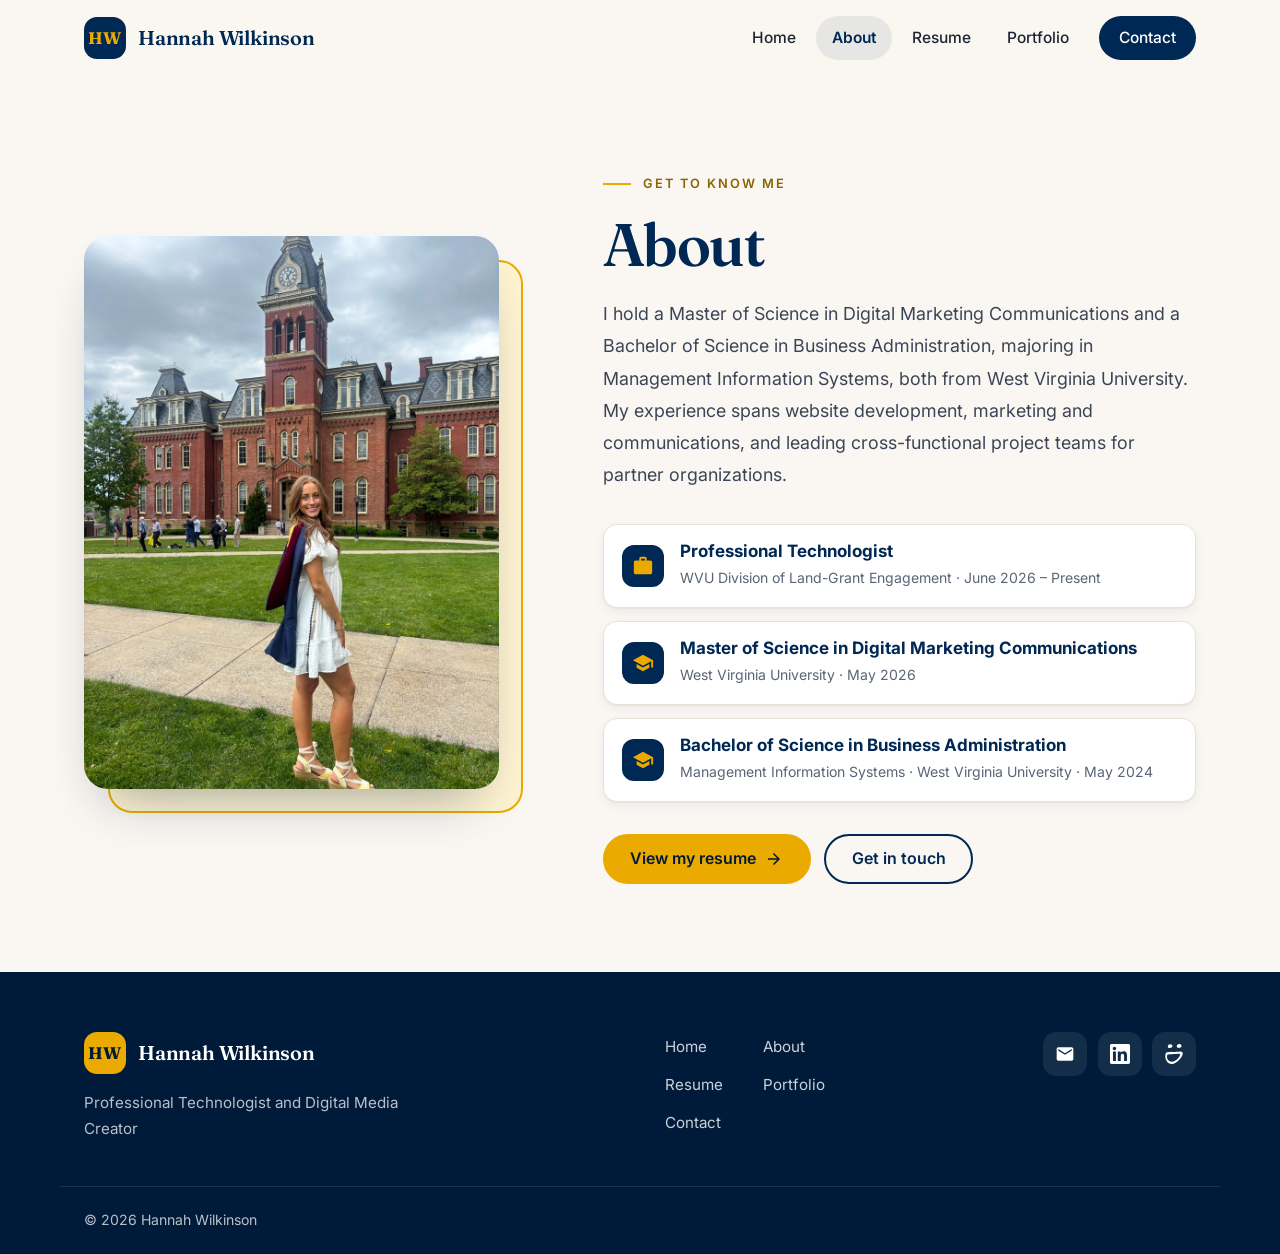
==== about.html @ df485276 "Add wedding, Audi, and graduation portrait photos; feature first photo in odd-sized collections Co-A" ====
<!doctype html>
<html lang="en">
  <head>
    <meta charset="utf-8" />
    <meta name="viewport" content="width=device-width, initial-scale=1" />
    <title>About | Hannah Wilkinson</title>
    <meta name="description" content="About Hannah Wilkinson: education at West Virginia University and experience in website development, marketing, and project management." />
    <link rel="icon" href="favicon.svg" type="image/svg+xml" />
    <meta name="theme-color" content="#faf7f2" />
    <link rel="preconnect" href="https://fonts.googleapis.com" />
    <link rel="preconnect" href="https://fonts.gstatic.com" crossorigin />
    <link rel="stylesheet" href="https://fonts.googleapis.com/css2?family=Fraunces:opsz,wght@9..144,500;9..144,600;9..144,700&amp;family=Inter:wght@400;500;600;700&amp;display=swap" />
    <link rel="stylesheet" href="styles.css?v=20261120f" />
  </head>
  <body>
    <a class="skip-link" href="#main">Skip to main content</a>

    <header class="site-header">
      <div class="container nav">
        <a class="logo" href="index.html">
          <span class="logo-mark" aria-hidden="true">HW</span>
          <span class="logo-text">Hannah Wilkinson</span>
        </a>
        <button class="menu-toggle" aria-expanded="false" aria-controls="site-nav">
          <span class="menu-icon" aria-hidden="true"></span>
          <span class="sr-only">Menu</span>
        </button>
        <nav id="site-nav" aria-label="Main">
          <ul>
            <li><a href="index.html">Home</a></li>
            <li><a href="about.html" aria-current="page">About</a></li>
            <li><a href="resume.html">Resume</a></li>
            <li><a href="portfolio.html">Portfolio</a></li>
            <li><a href="contact.html" class="nav-cta">Contact</a></li>
          </ul>
        </nav>
      </div>
    </header>

    <main id="main" class="page-about">
      <section class="section about-section">
        <div class="container about-grid">
          <figure class="about-photo">
            <img src="images/about/hannah-graduation.jpg" width="900" height="1200" alt="Hannah Wilkinson smiling over her shoulder in a white dress and graduation stole, standing on a campus lawn in front of a historic red-brick building with a clock tower." />
          </figure>

          <div class="about-text">
            <p class="eyebrow">Get to know me</p>
            <h1>About</h1>
            <p class="about-bio">I hold a Master of Science in Digital Marketing Communications and a Bachelor of Science in Business Administration, majoring in Management Information Systems, both from West Virginia University. My experience spans website development, marketing and communications, and leading cross-functional project teams for partner organizations.</p>

            <ul class="about-highlights">
              <li><span class="hl-icon"><svg viewBox="0 0 24 24" aria-hidden="true" focusable="false"><path d="M20 6h-4V4c0-1.11-.89-2-2-2h-4c-1.11 0-2 .89-2 2v2H4c-1.11 0-1.99.89-1.99 2L2 19c0 1.11.89 2 2 2h16c1.11 0 2-.89 2-2V8c0-1.11-.89-2-2-2zm-6 0h-4V4h4v2z"/></svg></span><span><strong>Professional Technologist</strong><span>WVU Division of Land-Grant Engagement · June 2026 – Present</span></span></li>
              <li><span class="hl-icon"><svg viewBox="0 0 24 24" aria-hidden="true" focusable="false"><path d="M5 13.18v4L12 21l7-3.82v-4L12 17l-7-3.82zM12 3 1 9l11 6 9-4.91V17h2V9L12 3z"/></svg></span><span><strong>Master of Science in Digital Marketing Communications</strong><span>West Virginia University · May 2026</span></span></li>
              <li><span class="hl-icon"><svg viewBox="0 0 24 24" aria-hidden="true" focusable="false"><path d="M5 13.18v4L12 21l7-3.82v-4L12 17l-7-3.82zM12 3 1 9l11 6 9-4.91V17h2V9L12 3z"/></svg></span><span><strong>Bachelor of Science in Business Administration</strong><span>Management Information Systems · West Virginia University · May 2024</span></span></li>
            </ul>

            <div class="about-actions">
              <a class="btn" href="resume.html">View my resume <svg class="btn-icon" viewBox="0 0 24 24" aria-hidden="true" focusable="false"><path d="M12 4l-1.41 1.41L16.17 11H4v2h12.17l-5.58 5.59L12 20l8-8-8-8z"/></svg></a>
              <a class="btn btn-ghost" href="contact.html">Get in touch</a>
            </div>
          </div>
        </div>
      </section>
    </main>

    <footer class="site-footer">
      <div class="container footer-inner">
        <div class="footer-brand">
          <a class="logo logo-light" href="index.html">
            <span class="logo-mark" aria-hidden="true">HW</span>
            <span class="logo-text">Hannah Wilkinson</span>
          </a>
          <p>Professional Technologist and Digital Media Creator</p>
        </div>
        <nav class="footer-nav" aria-label="Footer">
          <ul>
            <li><a href="index.html">Home</a></li>
            <li><a href="about.html">About</a></li>
            <li><a href="resume.html">Resume</a></li>
            <li><a href="portfolio.html">Portfolio</a></li>
            <li><a href="contact.html">Contact</a></li>
          </ul>
        </nav>
        <ul class="footer-social">
          <li><a href="mailto:hannahgracewvu@gmail.com" aria-label="Email"><svg viewBox="0 0 24 24" aria-hidden="true" focusable="false"><path d="M20 4H4c-1.1 0-1.99.9-1.99 2L2 18c0 1.1.9 2 2 2h16c1.1 0 2-.9 2-2V6c0-1.1-.9-2-2-2zm0 4-8 5-8-5V6l8 5 8-5v2z"/></svg></a></li>
          <li><a href="https://www.linkedin.com/in/hannahwilkinson0926" target="_blank" rel="noopener" aria-label="LinkedIn (opens in a new tab)"><svg viewBox="0 0 24 24" aria-hidden="true" focusable="false"><path d="M20.447 20.452h-3.554v-5.569c0-1.328-.027-3.037-1.852-3.037-1.853 0-2.136 1.445-2.136 2.939v5.667H9.351V9h3.414v1.561h.046c.477-.9 1.637-1.85 3.37-1.85 3.601 0 4.267 2.37 4.267 4.99v6.286zM5.337 7.433c-1.144 0-2.063-.926-2.063-2.065 0-1.138.92-2.063 2.063-2.063 1.14 0 2.064.925 2.064 2.063 0 1.139-.925 2.065-2.064 2.065zm1.782 13.019H3.555V9h3.564v11.452zM22.225 0H1.771C.792 0 0 .774 0 1.729v20.542C0 23.227.792 24 1.771 24h20.451C23.2 24 24 23.227 24 22.271V1.729C24 .774 23.2 0 22.222 0h.003z"/></svg></a></li>
          <li><a href="https://hannahwilkinson.smugmug.com" target="_blank" rel="noopener" aria-label="SmugMug (opens in a new tab)"><svg viewBox="0 0 24 24" aria-hidden="true" focusable="false"><path d="M18.31 0l-.35.01c-1.55.13-2.46 1.2-2.6 2.28-.15 1.2.65 2.4 2.58 2.28 2.15-.12 3.09-1.2 3.1-2.28.02-1.15-1-2.28-2.73-2.29zM7.21.34A2.66 2.66 0 004.56 2.6C4.41 3.73 5.12 4.87 7 4.85c2.23-.04 3.31-1.37 3.16-2.57-.12-1-1.09-1.92-2.94-1.94zm12.35 8.71a7 7 0 00-.4.02c-5.28.54-5.54.6-15.26.82C-.2 9.9.62 24 9.38 24c8.2 0 18.12-15.15 10.18-14.95zm-1.1 2.7c3.18-.07-2.9 9.53-8.8 9.56-7.46 0-6.44-8.8-5.18-8.85 8.67-.35 10.88-.64 13.98-.71Z"/></svg></a></li>
        </ul>
      </div>
      <div class="container footer-bottom">
        <p>&copy; <span id="year"></span> Hannah Wilkinson</p>
      </div>
    </footer>

    <script src="script.js?v=20261120f"></script>
  </body>
</html>
---- styles.css ----
/* ==========================================================
   Hannah Wilkinson: site styles
   Colors and fonts live in :root, so change them there.
   ========================================================== */
:root {
  --navy: #002855;
  --navy-deep: #001b3a;
  --navy-soft: #0b3a6e;
  --gold: #eaaa00;
  --gold-text: #8a6400;   /* darker gold for small text on light backgrounds */
  --gold-soft: #fff4d1;
  --ink: #1c2434;
  --body: #3b4558;
  --muted: #5b6577;
  --line: #e8e2d6;
  --cream: #faf7f2;
  --cream-deep: #f3ede2;
  --white: #ffffff;

  --radius: 18px;
  --radius-lg: 24px;
  --shadow-sm: 0 1px 2px rgba(0, 27, 58, 0.06), 0 4px 12px rgba(0, 27, 58, 0.05);
  --shadow-lg: 0 28px 50px -24px rgba(0, 27, 58, 0.4);

  --font-display: "Fraunces", Georgia, "Times New Roman", serif;
  --font-body: "Inter", system-ui, -apple-system, "Segoe UI", sans-serif;

  --max: 1160px;
  --header-h: 76px;
  --ease: cubic-bezier(0.2, 0.7, 0.2, 1);
}

/* ---------- Base ---------- */
*, *::before, *::after { box-sizing: border-box; }

html { scroll-behavior: smooth; scroll-padding-top: calc(var(--header-h) + 1.5rem); }

body {
  margin: 0;
  min-height: 100vh;
  display: flex;
  flex-direction: column;
  font-family: var(--font-body);
  font-size: 1.0625rem;
  line-height: 1.7;
  color: var(--body);
  background: var(--cream);
  -webkit-font-smoothing: antialiased;
}
main { flex: 1; }

img { max-width: 100%; height: auto; }
a { color: var(--navy); }

h1, h2, h3 {
  font-family: var(--font-display);
  font-weight: 600;
  line-height: 1.12;
  letter-spacing: -0.015em;
  color: var(--navy);
}
h4 { color: var(--ink); }

.container { max-width: var(--max); margin: 0 auto; padding-left: 1.5rem; padding-right: 1.5rem; }
.section { padding-top: 5.5rem; padding-bottom: 5.5rem; }

.sr-only { position: absolute; width: 1px; height: 1px; padding: 0; margin: -1px; overflow: hidden; clip: rect(0, 0, 0, 0); white-space: nowrap; border: 0; }

.skip-link { position: absolute; left: -999px; top: 1rem; z-index: 100; padding: 0.6rem 1rem; background: var(--white); border-radius: 10px; box-shadow: var(--shadow-lg); }
.skip-link:focus { left: 1rem; }

:focus-visible { outline: 3px solid var(--gold); outline-offset: 3px; }

.eyebrow {
  display: inline-flex;
  align-items: center;
  gap: 0.75rem;
  margin: 0 0 1rem;
  font-family: var(--font-body);
  font-size: 0.8rem;
  font-weight: 600;
  letter-spacing: 0.16em;
  text-transform: uppercase;
  color: var(--gold-text);
}
.eyebrow::before { content: ""; width: 28px; height: 2px; background: var(--gold); }

/* ---------- Buttons ---------- */
.btn {
  display: inline-flex;
  align-items: center;
  gap: 0.55rem;
  padding: 0.85rem 1.6rem;
  font: 600 1rem/1.2 var(--font-body);
  text-decoration: none;
  color: var(--navy-deep);
  background: var(--gold);
  border: 2px solid var(--gold);
  border-radius: 999px;
  cursor: pointer;
  transition: transform 0.2s var(--ease), box-shadow 0.2s var(--ease), background 0.2s, color 0.2s;
}
.btn:hover { transform: translateY(-2px); box-shadow: 0 12px 24px -12px rgba(234, 170, 0, 0.9); }
.btn-icon { width: 18px; height: 18px; fill: currentColor; transition: transform 0.2s var(--ease); }
.btn:hover .btn-icon { transform: translateX(3px); }
.btn-ghost { color: var(--navy); background: transparent; border-color: var(--navy); }
.btn-ghost:hover { color: var(--white); background: var(--navy); box-shadow: 0 12px 24px -12px rgba(0, 40, 85, 0.7); }

/* ---------- Header ---------- */
.site-header {
  position: sticky;
  top: 0;
  z-index: 50;
  background: rgba(250, 247, 242, 0.86);
  -webkit-backdrop-filter: saturate(180%) blur(14px);
  backdrop-filter: saturate(180%) blur(14px);
  border-bottom: 1px solid transparent;
  transition: border-color 0.25s, box-shadow 0.25s;
}
.site-header.scrolled { border-bottom-color: var(--line); box-shadow: 0 8px 24px -18px rgba(0, 27, 58, 0.35); }
.nav { display: flex; align-items: center; justify-content: space-between; height: var(--header-h); }

.logo { display: inline-flex; align-items: center; gap: 0.75rem; color: var(--navy); text-decoration: none; }
.logo-mark {
  display: grid;
  place-items: center;
  width: 42px;
  height: 42px;
  border-radius: 13px;
  background: var(--navy);
  color: var(--gold);
  font: 700 1.05rem/1 var(--font-display);
  letter-spacing: 0.02em;
}
.logo-text { font: 600 1.25rem/1 var(--font-display); letter-spacing: -0.01em; }

.site-header nav ul { display: flex; align-items: center; gap: 0.25rem; margin: 0; padding: 0; list-style: none; }
.site-header nav a {
  display: block;
  padding: 0.55rem 1rem;
  border-radius: 999px;
  color: var(--ink);
  font-size: 0.97rem;
  font-weight: 500;
  text-decoration: none;
  transition: background 0.2s, color 0.2s;
}
.site-header nav a:hover { color: var(--navy); background: rgba(0, 40, 85, 0.06); }
.site-header nav a[aria-current="page"] { color: var(--navy); background: rgba(0, 40, 85, 0.08); font-weight: 600; }
.site-header nav a.nav-cta { margin-left: 0.6rem; padding-inline: 1.25rem; color: var(--white); background: var(--navy); }
.site-header nav a.nav-cta:hover { background: var(--navy-deep); }
.site-header nav a.nav-cta[aria-current="page"] { box-shadow: inset 0 0 0 2px var(--gold); }

.menu-toggle {
  display: none;
  align-items: center;
  justify-content: center;
  width: 46px;
  height: 46px;
  padding: 0;
  background: var(--white);
  border: 1px solid var(--line);
  border-radius: 13px;
  cursor: pointer;
}
.menu-icon, .menu-icon::before, .menu-icon::after {
  display: block;
  width: 20px;
  height: 2px;
  background: var(--navy);
  border-radius: 2px;
  transition: transform 0.25s var(--ease), background 0.2s;
}
.menu-icon { position: relative; }
.menu-icon::before, .menu-icon::after { content: ""; position: absolute; left: 0; }
.menu-icon::before { top: -6px; }
.menu-icon::after { top: 6px; }
.menu-toggle[aria-expanded="true"] .menu-icon { background: transparent; }
.menu-toggle[aria-expanded="true"] .menu-icon::before { transform: translateY(6px) rotate(45deg); }
.menu-toggle[aria-expanded="true"] .menu-icon::after { transform: translateY(-6px) rotate(-45deg); }

/* ---------- Home: hero ---------- */
.hero {
  position: relative;
  overflow: hidden;
  padding: 4.5rem 0 6rem;
  background: radial-gradient(640px 420px at 88% 12%, rgba(234, 170, 0, 0.16), transparent 62%);
}
.hero-grid { display: grid; grid-template-columns: minmax(0, 1.15fr) minmax(0, 0.85fr); gap: 4rem; align-items: center; }
.hero h1 { margin: 0 0 1rem; font-size: clamp(3rem, 6.5vw, 5.25rem); letter-spacing: -0.03em; }
.hero .lead { margin: 0 0 1.1rem; font-size: clamp(1.2rem, 2.2vw, 1.45rem); font-weight: 500; color: var(--navy); }
.hero-sub { max-width: 34rem; margin: 0 0 2.25rem; color: var(--muted); }
.hero-actions { display: flex; flex-wrap: wrap; gap: 0.85rem; }

.hero-media { position: relative; justify-self: center; width: min(100%, 410px); }
.hero-frame { position: relative; isolation: isolate; }
.hero-frame::before {
  content: "";
  position: absolute;
  inset: 22px -22px -22px 22px;
  z-index: -1;
  border: 2px solid var(--gold);
  border-radius: 999px 999px 28px 28px;
}
.hero-photo { aspect-ratio: 4 / 5; overflow: hidden; border-radius: 999px 999px 28px 28px; box-shadow: var(--shadow-lg); background: var(--cream-deep); }
.hero-photo img { display: block; width: 100%; height: 100%; object-fit: cover; }
.hero-badges { position: absolute; left: -5rem; bottom: 2rem; z-index: 2; display: flex; flex-direction: column; align-items: flex-start; gap: 0.75rem; width: 290px; }
.hero-badge {
  display: flex;
  align-items: center;
  gap: 0.85rem;
  width: 100%;
  padding: 0.9rem 1.15rem;
  background: var(--white);
  border-radius: 16px;
  box-shadow: var(--shadow-lg);
}
.hero-badge-icon { flex: none; display: grid; place-items: center; width: 42px; height: 42px; border-radius: 12px; background: var(--gold-soft); }
.hero-badge-icon svg { width: 24px; height: 24px; fill: var(--navy); }
.hero-badge strong { display: block; font-size: 0.9rem; line-height: 1.3; color: var(--navy); }
.hero-badge strong + span { display: block; margin-top: 0.2rem; font-size: 0.8rem; line-height: 1.4; color: var(--muted); }

/* ---------- Home: stats ---------- */
.stats { position: relative; overflow: hidden; padding: 3.75rem 0; background: var(--navy); }
.stats::after { content: ""; position: absolute; right: -80px; top: -120px; width: 320px; height: 320px; border: 40px solid rgba(234, 170, 0, 0.1); border-radius: 50%; }
.stats-grid { position: relative; z-index: 1; display: grid; grid-template-columns: repeat(4, minmax(0, 1fr)); gap: 2rem; }
.stat { padding-left: 1.25rem; border-left: 2px solid rgba(234, 170, 0, 0.55); }
.stat-num { display: block; font: 600 clamp(2rem, 3.8vw, 2.85rem)/1.1 var(--font-display); color: var(--gold); font-variant-numeric: tabular-nums; }
.stat-label { display: block; margin-top: 0.5rem; font-size: 0.93rem; line-height: 1.5; color: rgba(255, 255, 255, 0.82); }

/* ---------- Section heading ---------- */
.section-head { max-width: 40rem; margin-bottom: 2.75rem; }
.section-head h2 { margin: 0; font-size: clamp(2.1rem, 4vw, 3rem); }

/* ---------- Home: explore cards ---------- */
.explore-grid { display: grid; grid-template-columns: repeat(auto-fit, minmax(min(100%, 240px), 1fr)); gap: 1.25rem; }
.explore-card {
  position: relative;
  display: flex;
  flex-direction: column;
  overflow: hidden;
  padding: 1.9rem 1.75rem;
  color: var(--body);
  text-decoration: none;
  background: var(--white);
  border: 1px solid var(--line);
  border-radius: var(--radius);
  transition: transform 0.3s var(--ease), box-shadow 0.3s var(--ease), border-color 0.3s;
}
.explore-card::after { content: ""; position: absolute; left: 0; right: 0; bottom: 0; height: 4px; background: var(--gold); transform: scaleX(0); transform-origin: left; transition: transform 0.35s var(--ease); }
.explore-card:hover, .explore-card:focus-visible { transform: translateY(-6px); border-color: transparent; box-shadow: var(--shadow-lg); }
.explore-card:hover::after, .explore-card:focus-visible::after { transform: scaleX(1); }
.explore-num { font: 600 0.95rem/1 var(--font-display); color: var(--gold-text); }
.explore-card h3 { margin: 0.9rem 0 0.5rem; font-size: 1.6rem; }
.explore-card p { margin: 0 0 1.75rem; font-size: 0.98rem; color: var(--muted); }
.explore-link { display: inline-flex; align-items: center; gap: 0.4rem; margin-top: auto; font-weight: 600; color: var(--navy); }
.explore-link svg { width: 18px; height: 18px; fill: currentColor; transition: transform 0.25s var(--ease); }
.explore-card:hover .explore-link svg { transform: translateX(4px); }

/* ---------- Home: call to action ---------- */
.cta-band { padding-bottom: 5.5rem; }
.cta-inner {
  position: relative;
  overflow: hidden;
  display: flex;
  flex-wrap: wrap;
  align-items: center;
  justify-content: space-between;
  gap: 1.75rem;
  padding: 3.25rem 3.5rem;
  border-radius: var(--radius-lg);
  background: linear-gradient(135deg, var(--navy) 0%, var(--navy-soft) 100%);
}
.cta-inner::after { content: ""; position: absolute; right: -70px; bottom: -110px; width: 260px; height: 260px; border: 34px solid rgba(234, 170, 0, 0.16); border-radius: 50%; }
.cta-inner > * { position: relative; z-index: 1; }
.cta-inner h2 { margin: 0 0 0.35rem; font-size: clamp(1.6rem, 3vw, 2.25rem); color: var(--white); }
.cta-inner p { margin: 0; color: rgba(255, 255, 255, 0.78); }

/* ---------- Inner page hero ---------- */
.page-hero {
  padding: 4.5rem 0 3.75rem;
  background:
    radial-gradient(720px 320px at 92% 0%, rgba(234, 170, 0, 0.17), transparent 62%),
    linear-gradient(180deg, var(--cream-deep) 0%, var(--cream) 100%);
  border-bottom: 1px solid var(--line);
}
.page-hero h1 { margin: 0 0 0.85rem; font-size: clamp(2.6rem, 5.5vw, 4rem); letter-spacing: -0.025em; }
.page-intro-text { max-width: 42rem; margin: 0; font-size: 1.15rem; color: var(--muted); }

/* Inner page hero with a photo on the right (Contact) */
.page-hero--split { padding-top: 3.5rem; padding-bottom: 3.25rem; }
.page-hero--split .container { display: grid; grid-template-columns: minmax(0, 1fr) auto; gap: 3rem; align-items: center; }
.page-hero-photo { position: relative; isolation: isolate; width: 210px; margin: 0 0.9rem 0.9rem 0; }
.page-hero-photo::before { content: ""; position: absolute; inset: 12px -12px -12px 12px; z-index: -1; border: 2px solid var(--gold); border-radius: 999px 999px 24px 24px; }
.page-hero-photo img { display: block; width: 100%; aspect-ratio: 4 / 5; object-fit: cover; border-radius: 999px 999px 24px 24px; box-shadow: var(--shadow-lg); }

.page-hero-actions { display: flex; flex-wrap: wrap; gap: 0.85rem; }
.page-hero--split .page-hero-actions { justify-self: end; }
.btn:hover .btn-icon-down { transform: translateY(2px); }
.jump-links { display: flex; flex-wrap: wrap; gap: 0.6rem; margin-top: 1.5rem; }
.jump-links a {
  padding: 0.5rem 1.1rem;
  font-size: 0.93rem;
  font-weight: 500;
  color: var(--navy);
  text-decoration: none;
  background: var(--white);
  border: 1px solid var(--line);
  border-radius: 999px;
  transition: background 0.2s, border-color 0.2s, transform 0.2s var(--ease);
}
.jump-links a:hover { background: var(--gold-soft); border-color: var(--gold); transform: translateY(-1px); }

/* ---------- Resume ---------- */
.page-resume .section { padding-top: 4rem; padding-bottom: 1rem; }
.page-resume .section:last-child { padding-bottom: 5.5rem; }
.page-resume .section > h2 { display: flex; align-items: center; gap: 1rem; margin: 0 0 2rem; font-size: clamp(1.9rem, 3.5vw, 2.5rem); }
.page-resume .section > h2::after { content: ""; flex: 1; height: 1px; background: var(--line); }

/* Timeline of organizations */
.org {
  position: relative;
  margin: 0 0 1.5rem 2.25rem;
  padding: 1.85rem 2rem;
  background: var(--white);
  border: 1px solid var(--line);
  border-radius: var(--radius);
  box-shadow: var(--shadow-sm);
}
.org::before {
  content: "";
  position: absolute;
  left: calc(-2.25rem - 1px);
  top: 2.15rem;
  width: 14px;
  height: 14px;
  background: var(--white);
  border: 3px solid var(--gold);
  border-radius: 50%;
  transform: translateX(-50%);
  z-index: 1;
}
.org::after {
  content: "";
  position: absolute;
  left: calc(-2.25rem - 1px);
  top: 2.15rem;
  bottom: -1.5rem;
  width: 2px;
  background: var(--line);
  transform: translateX(-50%);
}
.org:last-of-type::after { display: none; }

.org h3 {
  margin: 0 0 1.25rem;
  padding-bottom: 1.1rem;
  font-size: 1.32rem;
  line-height: 1.3;
  border-bottom: 1px solid var(--line);
}
.place {
  display: flex;
  align-items: center;
  gap: 0.35rem;
  margin-top: 0.45rem;
  font: 500 0.88rem/1.3 var(--font-body);
  letter-spacing: 0;
  color: var(--muted);
}
.place::before {
  content: "";
  flex: none;
  width: 15px;
  height: 15px;
  background: var(--gold-text);
  -webkit-mask: url("data:image/svg+xml,%3Csvg xmlns='http://www.w3.org/2000/svg' viewBox='0 0 24 24'%3E%3Cpath d='M12 2C8.13 2 5 5.13 5 9c0 5.25 7 13 7 13s7-7.75 7-13c0-3.87-3.13-7-7-7zm0 9.5a2.5 2.5 0 1 1 0-5 2.5 2.5 0 0 1 0 5z'/%3E%3C/svg%3E") center / contain no-repeat;
  mask: url("data:image/svg+xml,%3Csvg xmlns='http://www.w3.org/2000/svg' viewBox='0 0 24 24'%3E%3Cpath d='M12 2C8.13 2 5 5.13 5 9c0 5.25 7 13 7 13s7-7.75 7-13c0-3.87-3.13-7-7-7zm0 9.5a2.5 2.5 0 1 1 0-5 2.5 2.5 0 0 1 0 5z'/%3E%3C/svg%3E") center / contain no-repeat;
}

.role + .role { margin-top: 1.5rem; padding-top: 1.5rem; border-top: 1px dashed var(--line); }
.role-head { display: flex; justify-content: space-between; align-items: flex-start; gap: 1.5rem; }
.role-head h4 { margin: 0; font-size: 1.05rem; font-weight: 600; line-height: 1.45; }
.dates {
  flex: none;
  margin: 0;
  padding: 0.3rem 0.8rem;
  font-size: 0.82rem;
  font-weight: 600;
  white-space: nowrap;
  color: var(--navy);
  background: var(--gold-soft);
  border-radius: 999px;
}
.role ul { margin: 0.8rem 0 0; padding-left: 1.15rem; }
.role li { margin: 0.35rem 0; }
.role li::marker { color: var(--gold); }
.role p:not(.dates) { margin: 0.7rem 0 0; }

/* Certification and skill cards */
.details { display: grid; grid-template-columns: repeat(auto-fill, minmax(min(100%, 300px), 1fr)); gap: 1.25rem; margin: 0; }
.card {
  position: relative;
  overflow: hidden;
  padding: 1.6rem 1.6rem 1.5rem;
  background: var(--white);
  border: 1px solid var(--line);
  border-radius: var(--radius);
  box-shadow: var(--shadow-sm);
  transition: transform 0.25s var(--ease), box-shadow 0.25s var(--ease);
}
.card::before { content: ""; position: absolute; inset: 0 0 auto; height: 4px; background: linear-gradient(90deg, var(--gold), #f6cb4b); }
.card:hover { transform: translateY(-3px); box-shadow: var(--shadow-lg); }
.card dt { margin-bottom: 0.5rem; font: 600 1.2rem/1.3 var(--font-display); color: var(--navy); }
.card dd { margin: 0; font-size: 0.98rem; }
.card dd a { text-decoration-color: rgba(0, 40, 85, 0.3); text-underline-offset: 3px; transition: color 0.2s, text-decoration-color 0.2s; }
.card dd a:hover { color: var(--gold-text); text-decoration-color: var(--gold); }

/* ---------- Portfolio ---------- */
.page-portfolio .section { padding-top: 4rem; }
.gallery-title { display: flex; align-items: center; gap: 1rem; margin: 0 0 1.75rem; font-size: clamp(1.7rem, 3vw, 2.2rem); }
.gallery-title::after { content: ""; flex: 1; height: 1px; background: var(--line); }
[hidden] { display: none !important; }

/* Filter buttons (stick under the header while you scroll) */
.filter-bar {
  position: sticky;
  top: calc(var(--header-h) + 0.75rem);
  z-index: 5;
  display: flex;
  flex-wrap: wrap;
  gap: 0.35rem;
  width: fit-content;
  max-width: 100%;
  margin: 0 0 3.25rem;
  padding: 0.45rem;
  background: rgba(255, 255, 255, 0.9);
  -webkit-backdrop-filter: blur(12px);
  backdrop-filter: blur(12px);
  border: 1px solid var(--line);
  border-radius: 999px;
  box-shadow: var(--shadow-sm);
}
.filter-chip {
  display: inline-flex;
  align-items: center;
  gap: 0.45rem;
  padding: 0.55rem 1rem;
  font: 500 0.95rem/1 var(--font-body);
  color: var(--ink);
  background: transparent;
  border: 0;
  border-radius: 999px;
  cursor: pointer;
  white-space: nowrap;
  transition: background 0.2s, color 0.2s;
}
.filter-chip:hover { background: rgba(0, 40, 85, 0.07); }
.filter-chip[aria-pressed="true"] { color: var(--white); background: var(--navy); }
.chip-count { min-width: 1.4rem; padding: 0.2rem 0.4rem; font-size: 0.72rem; font-weight: 700; text-align: center; color: var(--muted); background: rgba(0, 40, 85, 0.08); border-radius: 999px; }
.filter-chip[aria-pressed="true"] .chip-count { color: var(--navy-deep); background: var(--gold); }

/* Collections */
.gallery-group + .gallery-group { margin-top: 4.5rem; }
.collection + .collection { margin-top: 3rem; }
.collection-title { display: flex; align-items: baseline; gap: 0.75rem; margin: 0 0 1.25rem; font-size: 1.4rem; }
.collection-count { font: 500 0.85rem/1 var(--font-body); letter-spacing: 0; color: var(--muted); }

/* Photos share one shape, so they sit in an even 2-column grid */
.gallery { display: grid; grid-template-columns: repeat(auto-fill, minmax(min(100%, 420px), 1fr)); gap: 1.25rem; margin: 0; padding: 0; list-style: none; }
/* Photo thumbnails share one 3:2 shape; a vertical photo is cropped for the grid only (the viewer shows it whole) */
.gallery:not(.gallery--graphics) img { aspect-ratio: 3 / 2; object-fit: cover; }
/* Odd-sized photo collections: the first photo becomes a wide featured shot so the rest fill even rows (two-column screens only) */
@media (min-width: 908px) {
  .gallery:not(.gallery--graphics):has(> li:nth-child(odd):last-child):has(> li:nth-child(3)) > li:first-child { grid-column: 1 / -1; }
  .gallery:not(.gallery--graphics):has(> li:nth-child(odd):last-child):has(> li:nth-child(3)) > li:first-child img { aspect-ratio: 16 / 9; }
}
/* Graphics: 3 banners then 3 spotlights, so a 3-column grid gives two even rows */
.gallery--graphics { grid-template-columns: repeat(3, minmax(0, 1fr)); align-items: start; }
/* The first three are banners; give them one shared shape so the row's bottoms line up (the viewer still shows the full image) */
.gallery--graphics li:nth-child(-n+3) img { aspect-ratio: 40 / 21; object-fit: cover; }
.gallery figure {
  position: relative;
  overflow: hidden;
  margin: 0;
  border-radius: 16px;
  background: var(--cream-deep);
  box-shadow: var(--shadow-sm);
  cursor: zoom-in;
}
.gallery figure:focus-visible { outline: 3px solid var(--gold); outline-offset: 3px; }
.gallery img { display: block; width: 100%; height: auto; transition: transform 0.6s var(--ease); }
.gallery figure:hover img, .gallery figure:focus-visible img { transform: scale(1.045); }
.gallery figcaption {
  position: absolute;
  inset: auto 0 0 0;
  padding: 2.75rem 1.1rem 0.95rem;
  font-size: 0.95rem;
  font-weight: 600;
  color: var(--white);
  background: linear-gradient(transparent, rgba(0, 20, 45, 0.88));
  opacity: 0;
  transform: translateY(8px);
  transition: opacity 0.3s, transform 0.3s var(--ease);
}
.gallery figure:hover figcaption, .gallery figure:focus-visible figcaption { opacity: 1; transform: none; }
@media (hover: none) { .gallery figcaption { opacity: 1; transform: none; } }

/* Lightbox */
.lightbox {
  width: 100%;
  height: 100%;
  max-width: none;
  max-height: none;
  margin: 0;
  padding: 0;
  color: var(--white);
  background: transparent;
  border: 0;
}
.lightbox::backdrop { background: rgba(0, 14, 32, 0.93); -webkit-backdrop-filter: blur(6px); backdrop-filter: blur(6px); }
.lb-stage { display: grid; place-items: center; height: 100%; padding: 4.5rem 5.5rem 3rem; }
.lb-figure { display: flex; flex-direction: column; align-items: center; gap: 1rem; max-width: 100%; max-height: 100%; margin: 0; }
.lb-img { display: block; max-width: 100%; max-height: calc(100vh - 11rem); width: auto; height: auto; object-fit: contain; border-radius: 12px; box-shadow: 0 30px 60px -20px rgba(0, 0, 0, 0.6); }
.lb-caption { display: flex; gap: 1rem; align-items: baseline; font-weight: 600; text-align: center; }
.lb-count { font-size: 0.85rem; font-weight: 500; color: rgba(255, 255, 255, 0.6); }
.lb-btn {
  position: absolute;
  display: grid;
  place-items: center;
  width: 50px;
  height: 50px;
  padding: 0;
  color: var(--white);
  background: rgba(255, 255, 255, 0.1);
  border: 1px solid rgba(255, 255, 255, 0.18);
  border-radius: 50%;
  cursor: pointer;
  transition: background 0.2s, transform 0.2s var(--ease);
}
.lb-btn:hover { background: rgba(255, 255, 255, 0.22); }
.lb-btn svg { width: 24px; height: 24px; fill: currentColor; }
.lb-close { top: 1.25rem; right: 1.25rem; }
.lb-prev { left: 1.5rem; top: 50%; transform: translateY(-50%); }
.lb-next { right: 1.5rem; top: 50%; transform: translateY(-50%); }
html.lb-open { overflow: hidden; }

/* ---------- About ---------- */
.about-grid { display: grid; grid-template-columns: minmax(0, 0.85fr) minmax(0, 1.15fr); gap: 5rem; align-items: center; }
.about-photo { position: relative; isolation: isolate; margin: 0 1.5rem 1.5rem 0; }
.about-photo::before { content: ""; position: absolute; inset: 1.5rem -1.5rem -1.5rem 1.5rem; z-index: -1; background: var(--gold-soft); border: 2px solid var(--gold); border-radius: var(--radius-lg); }
.about-photo img { display: block; width: 100%; border-radius: var(--radius-lg); box-shadow: var(--shadow-lg); }
.about-text h1 { margin: 0 0 1.25rem; font-size: clamp(2.6rem, 5vw, 3.75rem); letter-spacing: -0.025em; }
.about-bio { margin: 0; font-size: 1.12rem; line-height: 1.8; }
.about-highlights { display: grid; gap: 0.8rem; margin: 2rem 0; padding: 0; list-style: none; }
.about-highlights li {
  display: flex;
  align-items: center;
  gap: 1rem;
  padding: 0.95rem 1.15rem;
  background: var(--white);
  border: 1px solid var(--line);
  border-radius: 14px;
  box-shadow: var(--shadow-sm);
}
.hl-icon { flex: none; display: grid; place-items: center; width: 42px; height: 42px; border-radius: 12px; background: var(--navy); }
.hl-icon svg { width: 22px; height: 22px; fill: var(--gold); }
.about-highlights strong { display: block; line-height: 1.35; color: var(--navy); }
.about-highlights strong + span { font-size: 0.88rem; color: var(--muted); }
.about-actions { display: flex; flex-wrap: wrap; gap: 0.85rem; }

/* ---------- Contact ---------- */
.page-contact .contact-section { padding-top: 3.25rem; }
.contact-layout { display: grid; grid-template-columns: minmax(0, 1fr) minmax(0, 1fr); gap: 2rem; align-items: stretch; }

.contact-panel {
  position: relative;
  overflow: hidden;
  display: flex;
  flex-direction: column;
  padding: 2.5rem;
  color: var(--navy);
  background: linear-gradient(150deg, #eef4fc 0%, #dce8f7 100%);
  border: 1px solid #cfdcef;
  border-radius: var(--radius-lg);
  box-shadow: var(--shadow-sm);
}
.contact-panel::after { content: ""; position: absolute; right: -90px; bottom: -90px; width: 240px; height: 240px; border: 34px solid rgba(0, 40, 85, 0.05); border-radius: 50%; pointer-events: none; }
.contact-person { margin-bottom: 1.5rem; padding-bottom: 1.25rem; border-bottom: 1px solid #cfdcef; }
.contact-name { margin: 0; font: 600 clamp(1.75rem, 3vw, 2.2rem)/1.12 var(--font-display); letter-spacing: -0.015em; color: var(--navy); }
.contact-role { margin: 0.4rem 0 0; font-size: 1rem; line-height: 1.6; color: #4a5d78; }

.contact-methods { position: relative; z-index: 1; display: grid; gap: 0.75rem; margin: 0; padding: 0; list-style: none; }
.contact-method {
  position: relative;
  display: flex;
  align-items: center;
  gap: 1rem;
  padding: 1rem 1.1rem;
  background: var(--white);
  border: 1px solid #d4e1f2;
  border-radius: 16px;
  box-shadow: 0 1px 2px rgba(0, 40, 85, 0.05);
  transition: border-color 0.2s, box-shadow 0.2s, transform 0.2s var(--ease);
}
.contact-method:hover, .contact-method:focus-within { border-color: var(--gold); box-shadow: 0 10px 22px -14px rgba(0, 40, 85, 0.45); transform: translateX(3px); }
.method-icon { flex: none; display: grid; place-items: center; width: 46px; height: 46px; border-radius: 13px; background: var(--gold); }
.method-icon svg { width: 22px; height: 22px; fill: var(--navy); }
.method-body { display: flex; flex-direction: column; min-width: 0; flex: 1; }
.method-label { font-size: 0.74rem; font-weight: 600; letter-spacing: 0.12em; text-transform: uppercase; color: #5b6d87; }
.method-value { font-weight: 500; color: var(--navy); text-decoration: none; overflow-wrap: break-word; }
.method-value:hover { text-decoration: underline; text-decoration-color: var(--gold); text-underline-offset: 3px; }
.method-value.stretched::after { content: ""; position: absolute; inset: 0; border-radius: 16px; }
.method-value:focus-visible { outline: none; }
.method-value.stretched:focus-visible::after, .method-value:not(.stretched):focus-visible { outline: 3px solid var(--gold); outline-offset: 2px; }
.method-out { flex: none; width: 20px; height: 20px; fill: #8a9bb3; transition: fill 0.2s, transform 0.2s var(--ease); }
.contact-method:hover .method-out { fill: var(--gold-text); transform: translate(2px, -2px); }

.copy-btn {
  position: relative;
  z-index: 1;
  flex: none;
  display: inline-flex;
  align-items: center;
  gap: 0.4rem;
  padding: 0.45rem 0.85rem;
  font: 600 0.85rem/1 var(--font-body);
  color: var(--navy);
  background: transparent;
  border: 1px solid rgba(0, 40, 85, 0.25);
  border-radius: 999px;
  cursor: pointer;
  transition: background 0.2s, color 0.2s, border-color 0.2s;
}
.copy-btn svg { width: 15px; height: 15px; fill: currentColor; }
.copy-btn:hover { color: var(--white); background: var(--navy); border-color: var(--navy); }
.copy-btn.is-copied { color: var(--white); background: #15803d; border-color: #15803d; }

/* Resume link at the bottom of the contact panel */
.panel-resume {
  position: relative;
  z-index: 1;
  display: flex;
  align-items: center;
  justify-content: space-between;
  gap: 1rem;
  margin-top: auto;
  padding: 1.1rem 1.25rem;
  color: var(--white);
  text-decoration: none;
  background: var(--navy);
  border-radius: 16px;
  transition: background 0.2s, transform 0.2s var(--ease), box-shadow 0.2s;
}
.contact-methods { margin-bottom: 1.5rem; }
.panel-resume:hover { background: var(--navy-deep); transform: translateY(-2px); box-shadow: 0 12px 24px -14px rgba(0, 27, 58, 0.6); }
.panel-resume-text strong { display: block; font-size: 1rem; }
.panel-resume-text span { font-size: 0.88rem; color: rgba(255, 255, 255, 0.75); }
.panel-resume svg { flex: none; width: 40px; height: 40px; padding: 9px; fill: var(--navy-deep); background: var(--gold); border-radius: 50%; transition: transform 0.2s var(--ease); }
.panel-resume:hover svg { transform: translateY(2px); }

.contact-form-card { padding: 2.5rem; background: var(--white); border: 1px solid var(--line); border-radius: var(--radius-lg); box-shadow: var(--shadow-sm); }
.contact-form-card h2 { margin: 0; font-size: clamp(1.75rem, 3vw, 2.2rem); }
.form-note { margin: 0.4rem 0 1.75rem; color: var(--muted); }
.contact-form { display: grid; grid-template-columns: minmax(0, 1fr) minmax(0, 1fr); gap: 1.1rem; }
.field { display: flex; flex-direction: column; gap: 0.4rem; }
.field-full { grid-column: 1 / -1; }
.field label { font-size: 0.93rem; font-weight: 600; color: var(--ink); }
.optional { font-weight: 400; color: var(--muted); }
.field input, .field textarea {
  width: 100%;
  min-width: 0;
  padding: 0.85rem 1rem;
  font: inherit;
  font-size: 1rem;
  color: var(--ink);
  background: #fcfbf8;
  border: 1.5px solid var(--line);
  border-radius: 12px;
  transition: border-color 0.2s, box-shadow 0.2s, background 0.2s;
}
.field textarea { min-height: 8.5rem; resize: vertical; }
.field input:hover, .field textarea:hover { border-color: #d6cdbd; }
.field input:focus, .field textarea:focus { outline: none; background: var(--white); border-color: var(--navy); box-shadow: 0 0 0 4px rgba(234, 170, 0, 0.3); }
.form-actions { grid-column: 1 / -1; display: flex; flex-wrap: wrap; align-items: center; gap: 1rem; margin-top: 0.4rem; }
.form-status { margin: 0; color: var(--muted); }

/* ---------- Footer ---------- */
.site-footer { padding-top: 3.75rem; color: rgba(255, 255, 255, 0.72); background: var(--navy-deep); }
.footer-inner { display: grid; grid-template-columns: minmax(0, 1.6fr) minmax(0, 1fr) auto; gap: 2.5rem; align-items: start; padding-bottom: 2.75rem; }
.logo-light { color: var(--white); }
.logo-light .logo-mark { color: var(--navy-deep); background: var(--gold); }
.footer-brand p { max-width: 22rem; margin: 1rem 0 0; font-size: 0.95rem; }
.footer-nav ul { display: grid; grid-template-columns: repeat(2, auto); justify-content: start; gap: 0.55rem 2.5rem; margin: 0; padding: 0; list-style: none; }
.footer-nav a { font-size: 0.95rem; color: rgba(255, 255, 255, 0.8); text-decoration: none; transition: color 0.2s; }
.footer-nav a:hover { color: var(--gold); }
.footer-social { display: flex; gap: 0.65rem; margin: 0; padding: 0; list-style: none; }
.footer-social a { display: grid; place-items: center; width: 44px; height: 44px; background: rgba(255, 255, 255, 0.08); border-radius: 13px; transition: background 0.2s, transform 0.2s var(--ease); }
.footer-social svg { width: 20px; height: 20px; fill: var(--white); transition: fill 0.2s; }
.footer-social a:hover { background: var(--gold); transform: translateY(-2px); }
.footer-social a:hover svg { fill: var(--navy-deep); }
.footer-bottom { padding-top: 1.35rem; padding-bottom: 1.35rem; font-size: 0.88rem; border-top: 1px solid rgba(255, 255, 255, 0.1); }
.footer-bottom p { margin: 0; }

/* ---------- Motion ---------- */
@keyframes fade-up { from { opacity: 0; transform: translateY(22px); } to { opacity: 1; transform: none; } }
.hero-text > *, .hero-media, .page-hero .container > *, .about-photo, .about-text {
  animation: fade-up 0.8s var(--ease) both;
}
.hero-text > :nth-child(2), .page-hero .container > :nth-child(2) { animation-delay: 0.08s; }
.hero-text > :nth-child(3), .page-hero .container > :nth-child(3), .about-text { animation-delay: 0.16s; }
.hero-text > :nth-child(4), .page-hero .container > :nth-child(4) { animation-delay: 0.24s; }
.hero-text > :nth-child(5) { animation-delay: 0.32s; }
.hero-media { animation-delay: 0.2s; }

.reveal { opacity: 0; transform: translateY(26px); transition: opacity 0.75s var(--ease), transform 0.75s var(--ease); }
.reveal.is-visible { opacity: 1; transform: none; }

@media (prefers-reduced-motion: reduce) {
  html { scroll-behavior: auto; }
  *, *::before, *::after { animation: none !important; transition: none !important; }
  .reveal { opacity: 1; transform: none; }
}

/* ---------- Contact stacks earlier (its two cards need room side by side) ---------- */
@media (max-width: 1100px) {
  .contact-layout { grid-template-columns: minmax(0, 1fr); max-width: 720px; margin-inline: auto; }
}

/* Narrow laptops: less room beside the photo, so the badges float in closer */
@media (min-width: 961px) and (max-width: 1100px) {
  .hero-badges { left: -1rem; }
}

/* ---------- Tablet ---------- */
@media (max-width: 960px) {
  .gallery--graphics { grid-template-columns: repeat(2, minmax(0, 1fr)); }
  .hero-badges { left: -10rem; }
  .hero-grid { grid-template-columns: minmax(0, 1fr); gap: 3.5rem; }
  .hero-media { width: min(100%, 360px); }
  .stats-grid { grid-template-columns: repeat(2, minmax(0, 1fr)); gap: 2rem 1.5rem; }
  .about-grid { grid-template-columns: minmax(0, 1fr); gap: 3.5rem; }
  .about-photo { width: min(100%, 380px); justify-self: center; }
  .footer-inner { grid-template-columns: minmax(0, 1fr) minmax(0, 1fr); }
  .footer-brand { grid-column: 1 / -1; }
}

/* Small tablets and phones: degree badges sit under the photo instead of covering it */
@media (max-width: 760px) {
  .hero-badges { position: static; width: auto; margin-top: 2rem; }
  .hero-badge { box-shadow: var(--shadow-sm); }
}

/* ---------- Phone ---------- */
@media (max-width: 820px) {
  :root { --header-h: 68px; }
  .menu-toggle { display: inline-flex; }
  .site-header nav {
    position: absolute;
    top: 100%;
    left: 0;
    right: 0;
    display: none;
    padding: 0.75rem 1.5rem 1.5rem;
    background: var(--cream);
    border-bottom: 1px solid var(--line);
    box-shadow: 0 24px 40px -24px rgba(0, 27, 58, 0.35);
  }
  .site-header nav.open { display: block; }
  .site-header nav ul { flex-direction: column; align-items: stretch; gap: 0.25rem; }
  .site-header nav a { padding: 0.85rem 1rem; border-radius: 12px; font-size: 1.02rem; }
  .site-header nav a.nav-cta { margin: 0.5rem 0 0; text-align: center; }
  .page-hero--split .container { grid-template-columns: minmax(0, 1fr); gap: 2.25rem; }
  .page-hero-photo { width: min(55%, 190px); }
  .page-hero--split .page-hero-actions { justify-self: start; }
}

@media (max-width: 600px) {
  .section { padding-top: 4rem; padding-bottom: 4rem; }
  .hero { padding: 3rem 0 4.5rem; }
  .gallery--graphics { grid-template-columns: minmax(0, 1fr); }
  .hero-frame::before { inset: 14px -12px -14px 12px; }
  .stats-grid { grid-template-columns: repeat(2, minmax(0, 1fr)); gap: 1.75rem 1rem; }
  .stat { padding-left: 0.9rem; }
  .cta-inner { padding: 2.25rem 1.75rem; }
  .page-hero { padding: 3.25rem 0 2.75rem; }
  .org { margin-left: 1.5rem; padding: 1.4rem 1.25rem; }
  .org::before, .org::after { left: calc(-1.5rem - 1px); }
  .role-head { flex-direction: column; gap: 0.5rem; }
  .about-photo { margin: 0 1rem 1rem 0; }
  .about-photo::before { inset: 1rem -1rem -1rem 1rem; }
  .contact-panel { padding: 1.5rem 1.1rem; }
  .contact-form-card { padding: 1.6rem 1.35rem; }
  .contact-method { display: grid; grid-template-columns: 42px minmax(0, 1fr); align-items: center; gap: 0.6rem 0.85rem; padding: 0.9rem; }
  .method-icon { width: 42px; height: 42px; }
  .method-value { font-size: 0.97rem; }
  .method-out { display: none; }
  .copy-btn { grid-column: 2; justify-self: start; }
  .contact-form { grid-template-columns: minmax(0, 1fr); }
  .filter-bar { flex-wrap: nowrap; overflow-x: auto; width: auto; margin-inline: -0.25rem; border-radius: 16px; scrollbar-width: none; }
  .filter-bar::-webkit-scrollbar { display: none; }
  .lb-stage { padding: 4.5rem 0.75rem 6rem; }
  .lb-prev, .lb-next { top: auto; bottom: 1.25rem; transform: none; }
  .lb-prev { left: calc(50% - 62px); }
  .lb-next { right: calc(50% - 62px); }
  .footer-inner { grid-template-columns: minmax(0, 1fr); gap: 2rem; }
}
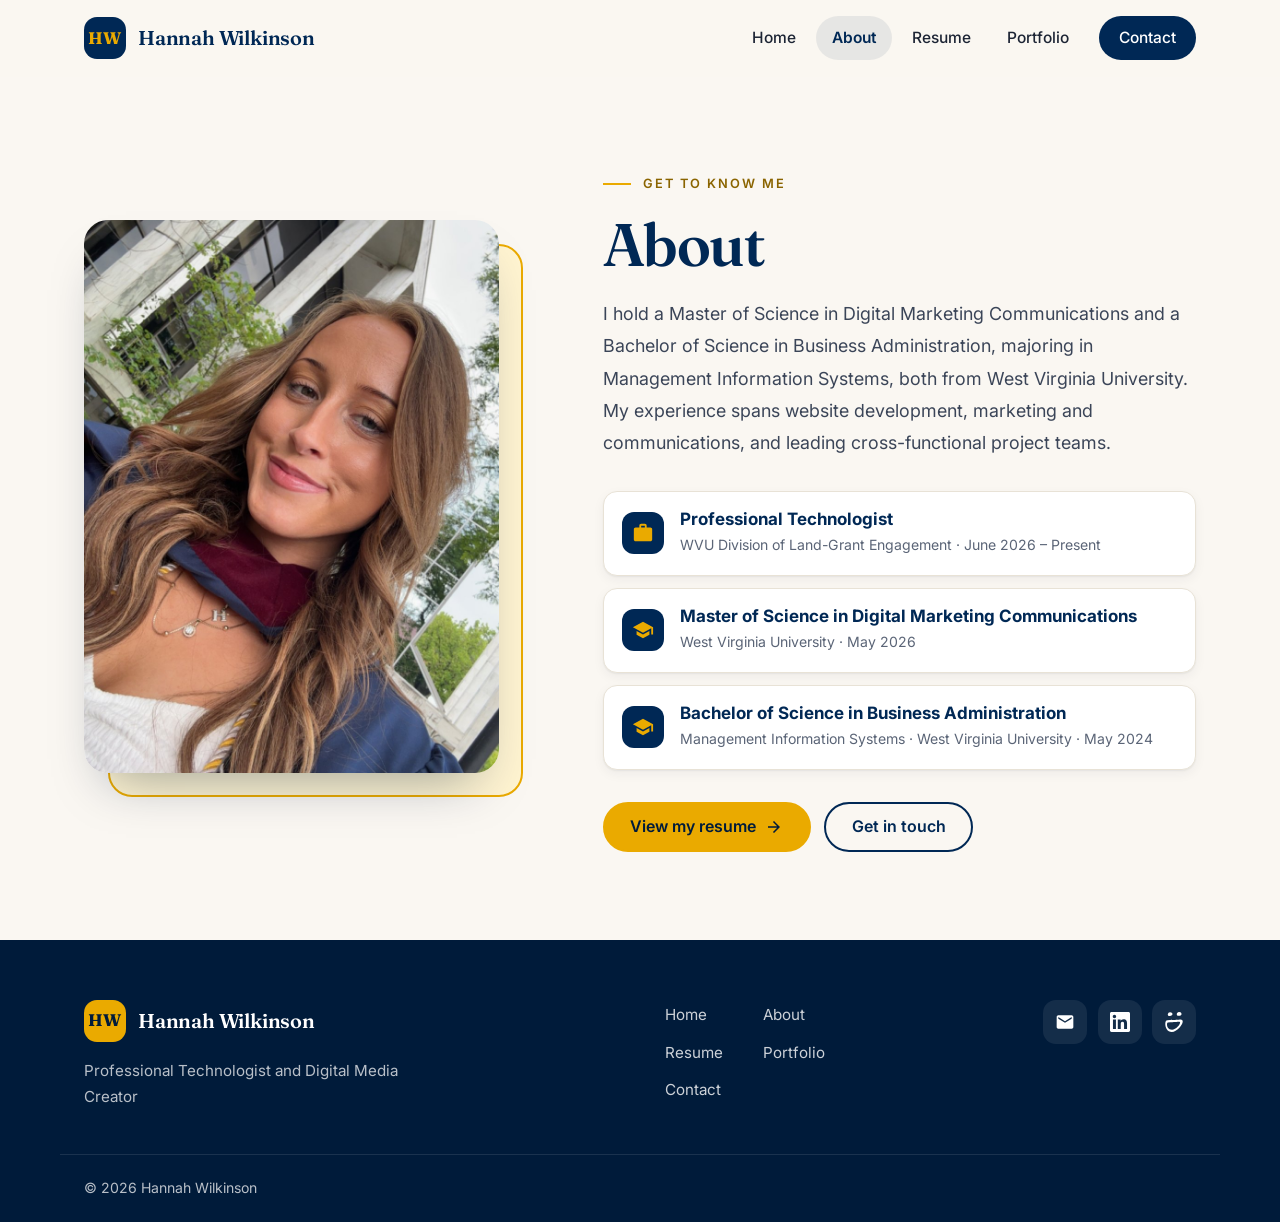
==== commit 77441840: "Swap About photo for campus graduation selfie; trim bio wording Co-Authored-By: Claude Opus 5.5 <nor" ====
--- a/about.html
+++ b/about.html
@@ -41,13 +41,13 @@
       <section class="section about-section">
         <div class="container about-grid">
           <figure class="about-photo">
-            <img src="images/about/hannah-graduation.jpg" width="900" height="1200" alt="Hannah Wilkinson smiling over her shoulder in a white dress and graduation stole, standing on a campus lawn in front of a historic red-brick building with a clock tower." />
+            <img src="images/about/hannah-selfie-campus.jpg" width="900" height="1200" alt="Hannah Wilkinson smiling in her navy graduation gown and maroon hood in front of a white stone building on campus." />
           </figure>
 
           <div class="about-text">
             <p class="eyebrow">Get to know me</p>
             <h1>About</h1>
-            <p class="about-bio">I hold a Master of Science in Digital Marketing Communications and a Bachelor of Science in Business Administration, majoring in Management Information Systems, both from West Virginia University. My experience spans website development, marketing and communications, and leading cross-functional project teams for partner organizations.</p>
+            <p class="about-bio">I hold a Master of Science in Digital Marketing Communications and a Bachelor of Science in Business Administration, majoring in Management Information Systems, both from West Virginia University. My experience spans website development, marketing and communications, and leading cross-functional project teams.</p>
 
             <ul class="about-highlights">
               <li><span class="hl-icon"><svg viewBox="0 0 24 24" aria-hidden="true" focusable="false"><path d="M20 6h-4V4c0-1.11-.89-2-2-2h-4c-1.11 0-2 .89-2 2v2H4c-1.11 0-1.99.89-1.99 2L2 19c0 1.11.89 2 2 2h16c1.11 0 2-.89 2-2V8c0-1.11-.89-2-2-2zm-6 0h-4V4h4v2z"/></svg></span><span><strong>Professional Technologist</strong><span>WVU Division of Land-Grant Engagement · June 2026 – Present</span></span></li>
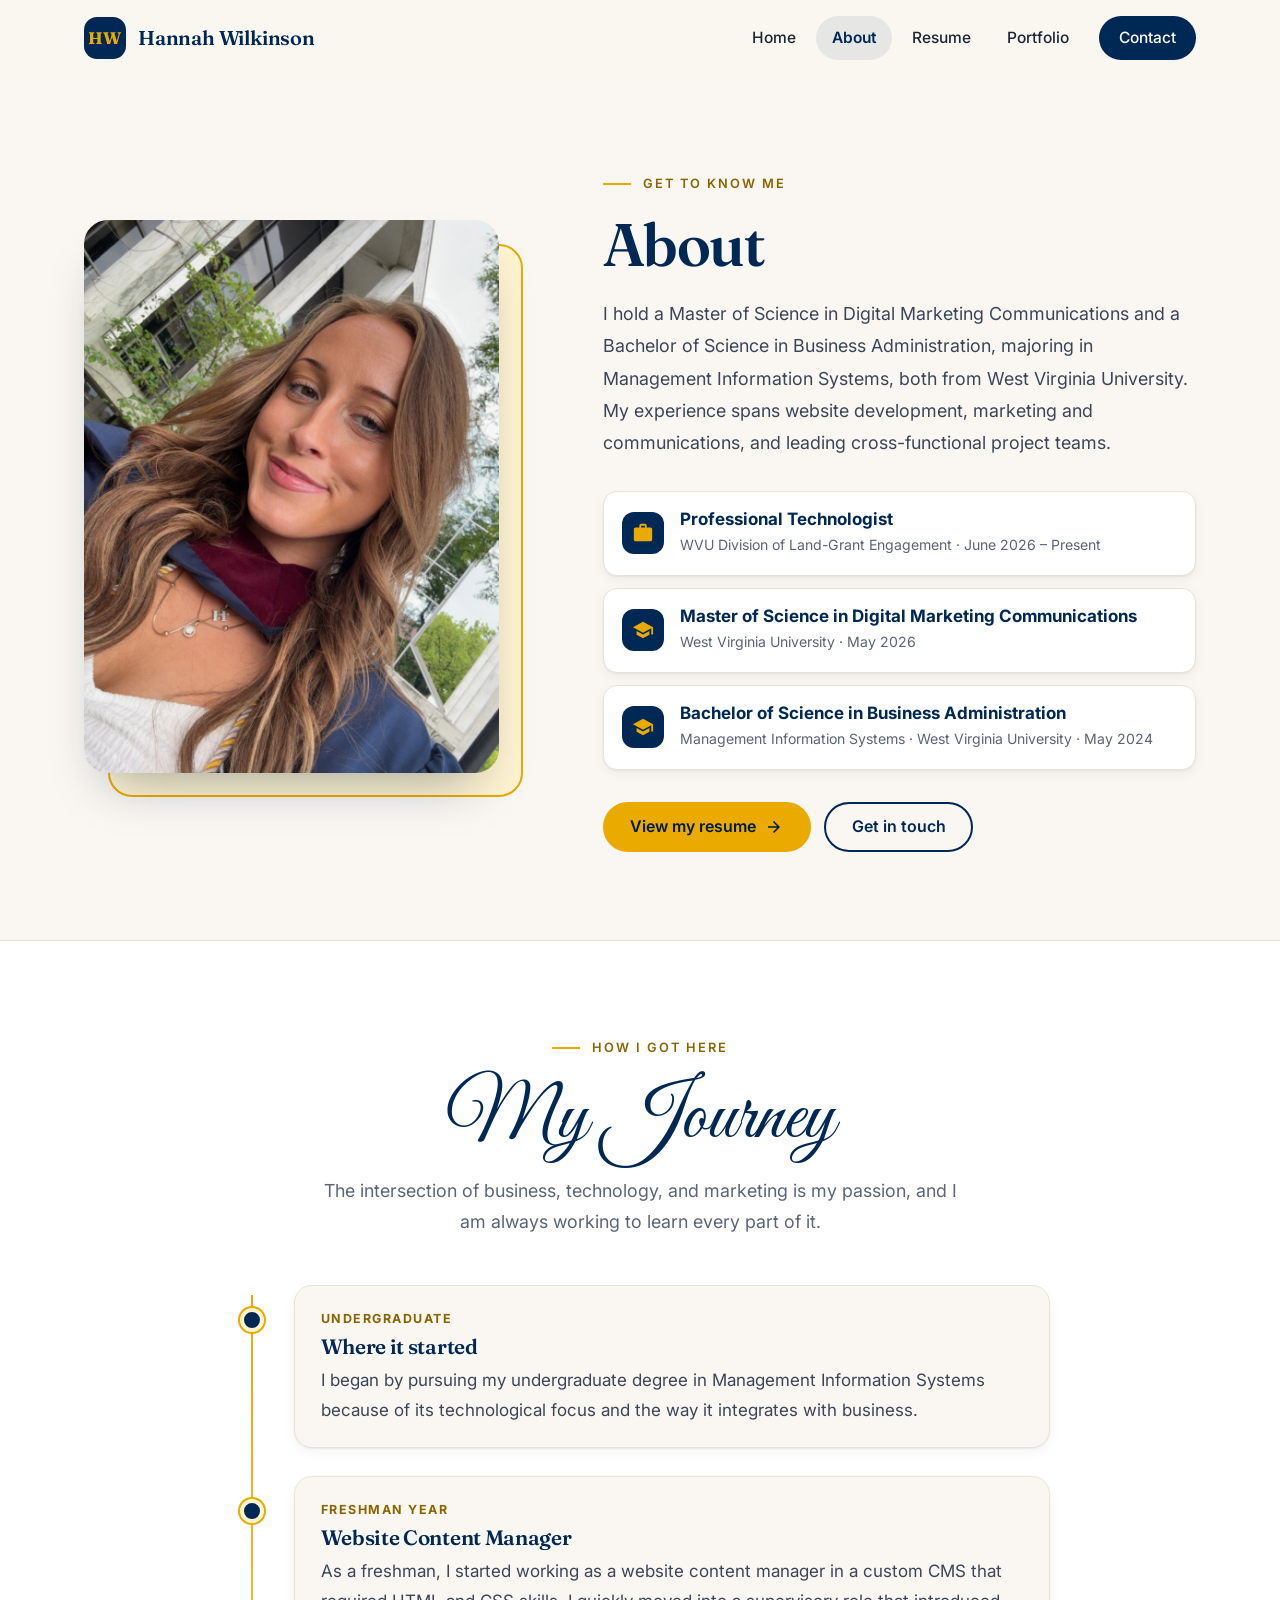
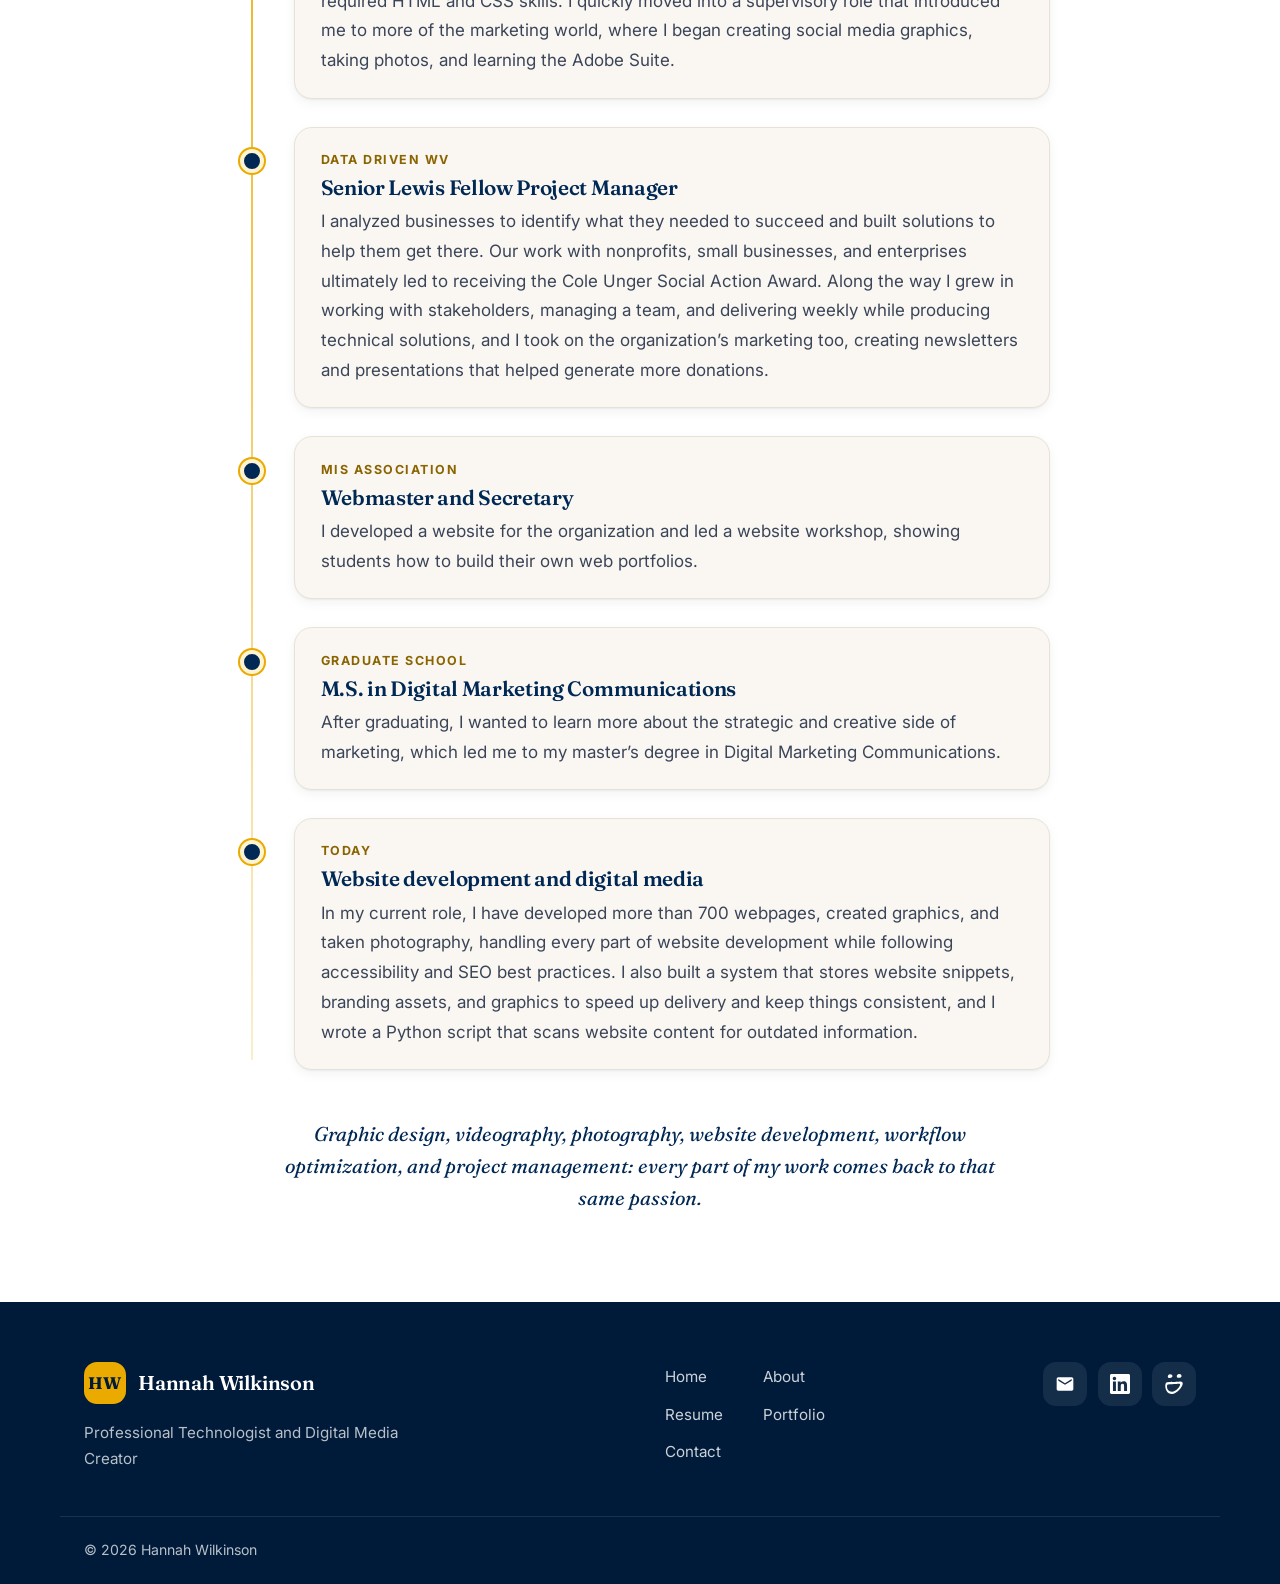
==== commit b6a4370a: "About: My Journey timeline; Contact: larger photo; Websites: add 500 Rising Co-Authored-By: Claude O" ====
--- a/about.html
+++ b/about.html
@@ -5,12 +5,15 @@
     <meta name="viewport" content="width=device-width, initial-scale=1" />
     <title>About | Hannah Wilkinson</title>
     <meta name="description" content="About Hannah Wilkinson: education at West Virginia University and experience in website development, marketing, and project management." />
-    <link rel="icon" href="favicon.svg" type="image/svg+xml" />
+    <link rel="icon" href="favicon.ico?v=2" sizes="48x48" />
+    <link rel="icon" href="favicon-32x32.png?v=2" type="image/png" sizes="32x32" />
+    <link rel="icon" href="favicon-192x192.png?v=2" type="image/png" sizes="192x192" />
+    <link rel="apple-touch-icon" href="apple-touch-icon.png?v=2" />
     <meta name="theme-color" content="#faf7f2" />
     <link rel="preconnect" href="https://fonts.googleapis.com" />
     <link rel="preconnect" href="https://fonts.gstatic.com" crossorigin />
-    <link rel="stylesheet" href="https://fonts.googleapis.com/css2?family=Fraunces:opsz,wght@9..144,500;9..144,600;9..144,700&amp;family=Inter:wght@400;500;600;700&amp;display=swap" />
-    <link rel="stylesheet" href="styles.css?v=20261120f" />
+    <link rel="stylesheet" href="https://fonts.googleapis.com/css2?family=Fraunces:opsz,wght@9..144,500;9..144,600;9..144,700&amp;family=Great+Vibes&amp;family=Inter:wght@400;500;600;700&amp;display=swap" />
+    <link rel="stylesheet" href="styles.css?v=20261121b" />
   </head>
   <body>
     <a class="skip-link" href="#main">Skip to main content</a>
@@ -62,6 +65,67 @@
           </div>
         </div>
       </section>
+
+      <section class="section journey-section" aria-labelledby="journey-title">
+        <div class="container">
+          <div class="journey-head">
+            <p class="eyebrow">How I got here</p>
+            <h2 id="journey-title" class="journey-title">My Journey</h2>
+            <p class="journey-intro">The intersection of business, technology, and marketing is my passion, and I am always working to learn every part of it.</p>
+          </div>
+          <ol class="timeline">
+            <li>
+              <span class="timeline-dot" aria-hidden="true"></span>
+              <div class="timeline-card">
+                <p class="timeline-label">Undergraduate</p>
+                <h3>Where it started</h3>
+                <p>I began by pursuing my undergraduate degree in Management Information Systems because of its technological focus and the way it integrates with business.</p>
+              </div>
+            </li>
+            <li>
+              <span class="timeline-dot" aria-hidden="true"></span>
+              <div class="timeline-card">
+                <p class="timeline-label">Freshman year</p>
+                <h3>Website Content Manager</h3>
+                <p>As a freshman, I started working as a website content manager in a custom CMS that required HTML and CSS skills. I quickly moved into a supervisory role that introduced me to more of the marketing world, where I began creating social media graphics, taking photos, and learning the Adobe Suite.</p>
+              </div>
+            </li>
+            <li>
+              <span class="timeline-dot" aria-hidden="true"></span>
+              <div class="timeline-card">
+                <p class="timeline-label">Data Driven WV</p>
+                <h3>Senior Lewis Fellow Project Manager</h3>
+                <p>I analyzed businesses to identify what they needed to succeed and built solutions to help them get there. Our work with nonprofits, small businesses, and enterprises ultimately led to receiving the Cole Unger Social Action Award. Along the way I grew in working with stakeholders, managing a team, and delivering weekly while producing technical solutions, and I took on the organization&rsquo;s marketing too, creating newsletters and presentations that helped generate more donations.</p>
+              </div>
+            </li>
+            <li>
+              <span class="timeline-dot" aria-hidden="true"></span>
+              <div class="timeline-card">
+                <p class="timeline-label">MIS Association</p>
+                <h3>Webmaster and Secretary</h3>
+                <p>I developed a website for the organization and led a website workshop, showing students how to build their own web portfolios.</p>
+              </div>
+            </li>
+            <li>
+              <span class="timeline-dot" aria-hidden="true"></span>
+              <div class="timeline-card">
+                <p class="timeline-label">Graduate school</p>
+                <h3>M.S. in Digital Marketing Communications</h3>
+                <p>After graduating, I wanted to learn more about the strategic and creative side of marketing, which led me to my master&rsquo;s degree in Digital Marketing Communications.</p>
+              </div>
+            </li>
+            <li>
+              <span class="timeline-dot" aria-hidden="true"></span>
+              <div class="timeline-card">
+                <p class="timeline-label">Today</p>
+                <h3>Website development and digital media</h3>
+                <p>In my current role, I have developed more than 700 webpages, created graphics, and taken photography, handling every part of website development while following accessibility and SEO best practices. I also built a system that stores website snippets, branding assets, and graphics to speed up delivery and keep things consistent, and I wrote a Python script that scans website content for outdated information.</p>
+              </div>
+            </li>
+          </ol>
+          <p class="journey-close">Graphic design, videography, photography, website development, workflow optimization, and project management: every part of my work comes back to that same passion.</p>
+        </div>
+      </section>
     </main>
 
     <footer class="site-footer">
@@ -93,6 +157,6 @@
       </div>
     </footer>
 
-    <script src="script.js?v=20261120f"></script>
+    <script src="script.js?v=20261121b"></script>
   </body>
 </html>
--- a/styles.css
+++ b/styles.css
@@ -293,6 +293,14 @@
 .page-hero-photo { position: relative; isolation: isolate; width: 210px; margin: 0 0.9rem 0.9rem 0; }
 .page-hero-photo::before { content: ""; position: absolute; inset: 12px -12px -12px 12px; z-index: -1; border: 2px solid var(--gold); border-radius: 999px 999px 24px 24px; }
 .page-hero-photo img { display: block; width: 100%; aspect-ratio: 4 / 5; object-fit: cover; border-radius: 999px 999px 24px 24px; box-shadow: var(--shadow-lg); }
+/* Contact: a larger photo, centered in the right half instead of pinned to the edge */
+@media (min-width: 821px) {
+  .page-contact .page-hero--split .container { grid-template-columns: minmax(0, 1.1fr) minmax(0, 1fr); }
+  .page-contact .page-hero-photo { width: 300px; justify-self: center; }
+}
+@media (max-width: 820px) {
+  .page-contact .page-hero-photo { width: min(70%, 250px); }
+}
 
 .page-hero-actions { display: flex; flex-wrap: wrap; gap: 0.85rem; }
 .page-hero--split .page-hero-actions { justify-self: end; }
@@ -472,13 +480,16 @@
 .gallery:not(.gallery--graphics) img { aspect-ratio: 3 / 2; object-fit: cover; }
 /* Odd-sized photo collections: the first photo becomes a wide featured shot so the rest fill even rows (two-column screens only) */
 @media (min-width: 908px) {
-  .gallery:not(.gallery--graphics):has(> li:nth-child(odd):last-child):has(> li:nth-child(3)) > li:first-child { grid-column: 1 / -1; }
-  .gallery:not(.gallery--graphics):has(> li:nth-child(odd):last-child):has(> li:nth-child(3)) > li:first-child img { aspect-ratio: 16 / 9; }
+  .gallery:not(.gallery--graphics):not(.gallery--websites):has(> li:nth-child(odd):last-child):has(> li:nth-child(3)) > li:first-child { grid-column: 1 / -1; }
+  .gallery:not(.gallery--graphics):not(.gallery--websites):has(> li:nth-child(odd):last-child):has(> li:nth-child(3)) > li:first-child img { aspect-ratio: 16 / 9; }
 }
 /* Graphics: 3 banners then 3 spotlights, so a 3-column grid gives two even rows */
 .gallery--graphics { grid-template-columns: repeat(3, minmax(0, 1fr)); align-items: start; }
 /* The first three are banners; give them one shared shape so the row's bottoms line up (the viewer still shows the full image) */
 .gallery--graphics li:nth-child(-n+3) img { aspect-ratio: 40 / 21; object-fit: cover; }
+/* Websites: full-page screenshots, so thumbnails show the top of the page (the viewer scrolls the whole page) */
+.gallery--websites { grid-template-columns: repeat(3, minmax(0, 1fr)); }
+.gallery.gallery--websites img { aspect-ratio: 1 / 1; object-position: top; }
 .gallery figure {
   position: relative;
   overflow: hidden;
@@ -544,6 +555,9 @@
 .lb-prev { left: 1.5rem; top: 50%; transform: translateY(-50%); }
 .lb-next { right: 1.5rem; top: 50%; transform: translateY(-50%); }
 html.lb-open { overflow: hidden; }
+.lb-stage:has(.lb-img--tall) { place-items: start center; overflow-y: auto; }
+.lb-stage:has(.lb-img--tall) .lb-figure { max-height: none; }
+.lb-img.lb-img--tall { width: min(100%, 1100px); max-height: none; }
 
 /* ---------- About ---------- */
 .about-grid { display: grid; grid-template-columns: minmax(0, 0.85fr) minmax(0, 1.15fr); gap: 5rem; align-items: center; }
@@ -568,6 +582,29 @@
 .about-highlights strong { display: block; line-height: 1.35; color: var(--navy); }
 .about-highlights strong + span { font-size: 0.88rem; color: var(--muted); }
 .about-actions { display: flex; flex-wrap: wrap; gap: 0.85rem; }
+
+/* My Journey timeline */
+.journey-section { background: var(--white); border-top: 1px solid var(--line); }
+.journey-head { max-width: 40rem; margin: 0 auto 3rem; text-align: center; }
+.journey-head .eyebrow { justify-content: center; }
+.journey-title { margin: 0 0 0.75rem; font-family: "Great Vibes", "Snell Roundhand", cursive; font-size: clamp(3.4rem, 8vw, 5rem); font-weight: 400; line-height: 1.1; letter-spacing: 0; color: var(--navy); }
+.journey-intro { margin: 0; font-size: 1.12rem; line-height: 1.75; color: var(--muted); }
+.timeline { position: relative; max-width: 820px; margin: 0 auto; padding: 0; list-style: none; }
+.timeline::before { content: ""; position: absolute; top: 10px; bottom: 10px; left: 21px; width: 2px; background: linear-gradient(var(--gold), rgba(234, 170, 0, 0.2)); }
+.timeline li { position: relative; padding: 0 0 1.75rem 4rem; }
+.timeline li:last-child { padding-bottom: 0; }
+.timeline-dot { position: absolute; top: 1.4rem; left: 10px; width: 24px; height: 24px; background: var(--navy); border: 4px solid var(--gold-soft); border-radius: 50%; box-shadow: 0 0 0 2px var(--gold); }
+.timeline-card { padding: 1.35rem 1.6rem; background: var(--cream); border: 1px solid var(--line); border-radius: var(--radius); box-shadow: var(--shadow-sm); }
+.timeline-label { margin: 0 0 0.35rem; font-size: 0.78rem; font-weight: 700; letter-spacing: 0.12em; text-transform: uppercase; color: var(--gold-text); }
+.timeline-card h3 { margin: 0 0 0.5rem; font-size: 1.3rem; color: var(--navy); }
+.timeline-card p:last-child { margin: 0; line-height: 1.75; }
+.journey-close { max-width: 46rem; margin: 3rem auto 0; font-family: var(--font-display); font-size: 1.25rem; font-style: italic; line-height: 1.6; text-align: center; color: var(--navy); }
+@media (max-width: 600px) {
+  .timeline::before { left: 13px; }
+  .timeline li { padding-left: 2.6rem; }
+  .timeline-dot { left: 3px; width: 22px; height: 22px; }
+  .timeline-card { padding: 1.15rem 1.2rem; }
+}
 
 /* ---------- Contact ---------- */
 .page-contact .contact-section { padding-top: 3.25rem; }
@@ -734,7 +771,7 @@
 
 /* ---------- Tablet ---------- */
 @media (max-width: 960px) {
-  .gallery--graphics { grid-template-columns: repeat(2, minmax(0, 1fr)); }
+  .gallery--graphics, .gallery--websites { grid-template-columns: repeat(2, minmax(0, 1fr)); }
   .hero-badges { left: -10rem; }
   .hero-grid { grid-template-columns: minmax(0, 1fr); gap: 3.5rem; }
   .hero-media { width: min(100%, 360px); }
@@ -778,7 +815,7 @@
 @media (max-width: 600px) {
   .section { padding-top: 4rem; padding-bottom: 4rem; }
   .hero { padding: 3rem 0 4.5rem; }
-  .gallery--graphics { grid-template-columns: minmax(0, 1fr); }
+  .gallery--graphics, .gallery--websites { grid-template-columns: minmax(0, 1fr); }
   .hero-frame::before { inset: 14px -12px -14px 12px; }
   .stats-grid { grid-template-columns: repeat(2, minmax(0, 1fr)); gap: 1.75rem 1rem; }
   .stat { padding-left: 0.9rem; }
